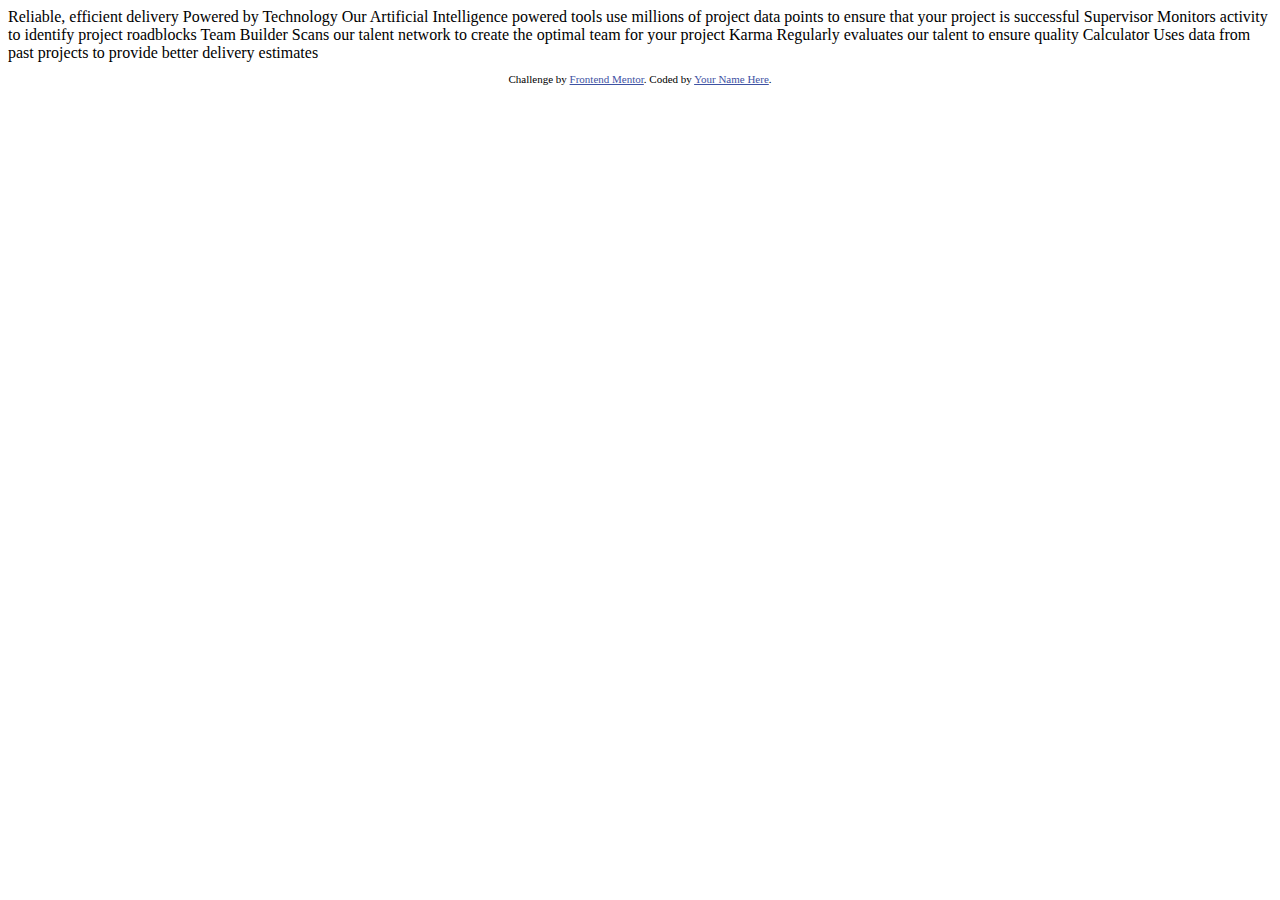
==== index.html @ c20e76f2 "First Commit" ====
<!DOCTYPE html>
<html lang="en">
<head>
  <meta charset="UTF-8">
  <meta name="viewport" content="width=device-width, initial-scale=1.0"> <!-- displays site properly based on user's device -->

  <link rel="icon" type="image/png" sizes="32x32" href="./images/favicon-32x32.png">
  
  <title>Frontend Mentor | Four card feature section</title>

  <!-- Feel free to remove these styles or customise in your own stylesheet 👍 -->
  <style>
    .attribution { font-size: 11px; text-align: center; }
    .attribution a { color: hsl(228, 45%, 44%); }
  </style>
</head>
<body>
  
  Reliable, efficient delivery
  Powered by Technology

  Our Artificial Intelligence powered tools use millions of project data points 
  to ensure that your project is successful

  Supervisor
  Monitors activity to identify project roadblocks

  Team Builder
  Scans our talent network to create the optimal team for your project

  Karma
  Regularly evaluates our talent to ensure quality

  Calculator
  Uses data from past projects to provide better delivery estimates

  
  <footer>
    <p class="attribution">
      Challenge by <a href="https://www.frontendmentor.io?ref=challenge" target="_blank">Frontend Mentor</a>. 
      Coded by <a href="#">Your Name Here</a>.
    </p>
  </footer>
</body>
</html>
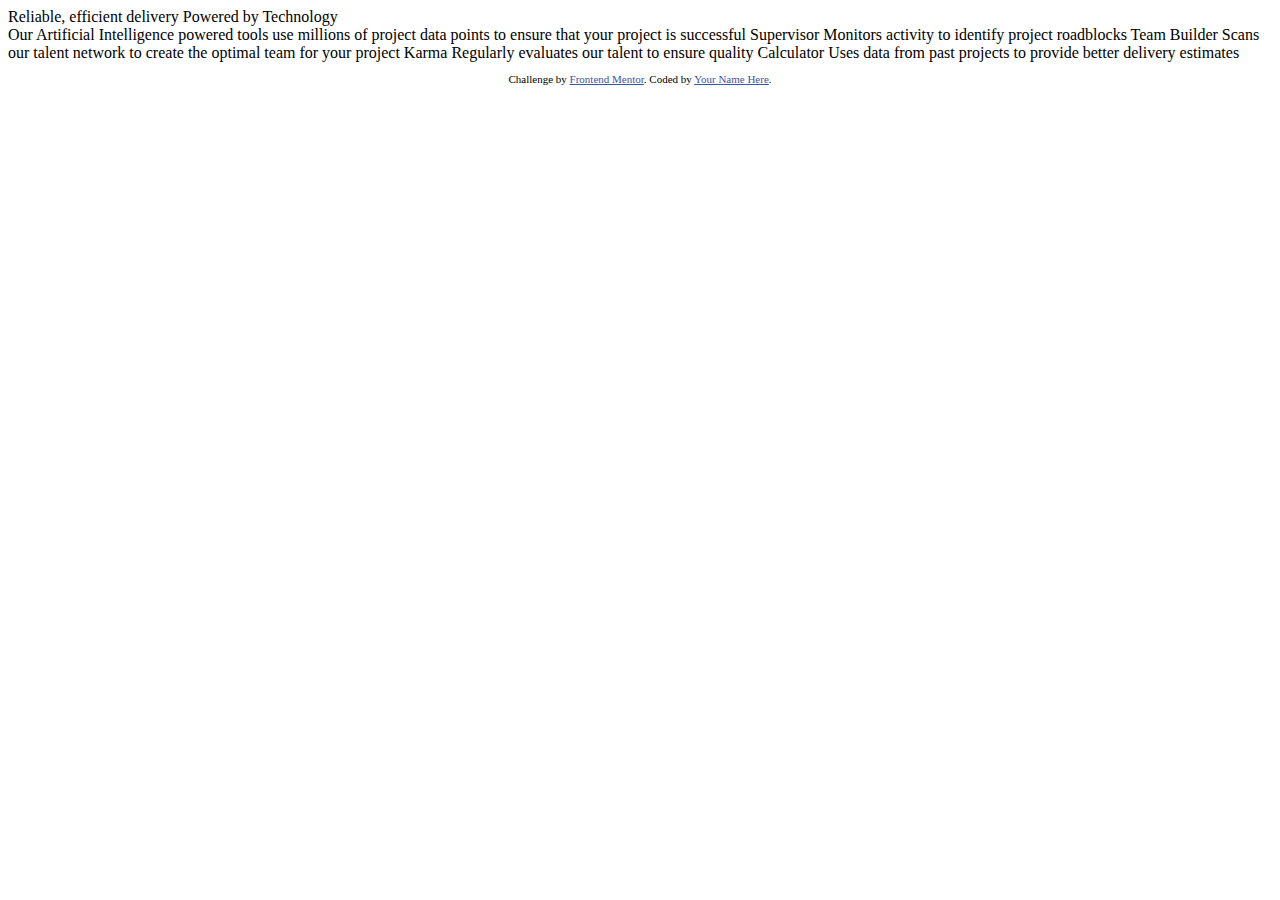
==== commit 03673cfb: "setting up html and css" ====
--- a/index.html
+++ b/index.html
@@ -5,7 +5,7 @@
   <meta name="viewport" content="width=device-width, initial-scale=1.0"> <!-- displays site properly based on user's device -->
 
   <link rel="icon" type="image/png" sizes="32x32" href="./images/favicon-32x32.png">
-  
+  <link rel="stylesheet" href="style.css">
   <title>Frontend Mentor | Four card feature section</title>
 
   <!-- Feel free to remove these styles or customise in your own stylesheet 👍 -->
@@ -16,8 +16,12 @@
 </head>
 <body>
   
-  Reliable, efficient delivery
-  Powered by Technology
+  <header>
+    <div class="wrapper--narrow">
+      Reliable, efficient delivery
+      <span>Powered by Technology</span>
+    </div>
+  </header>
 
   Our Artificial Intelligence powered tools use millions of project data points 
   to ensure that your project is successful
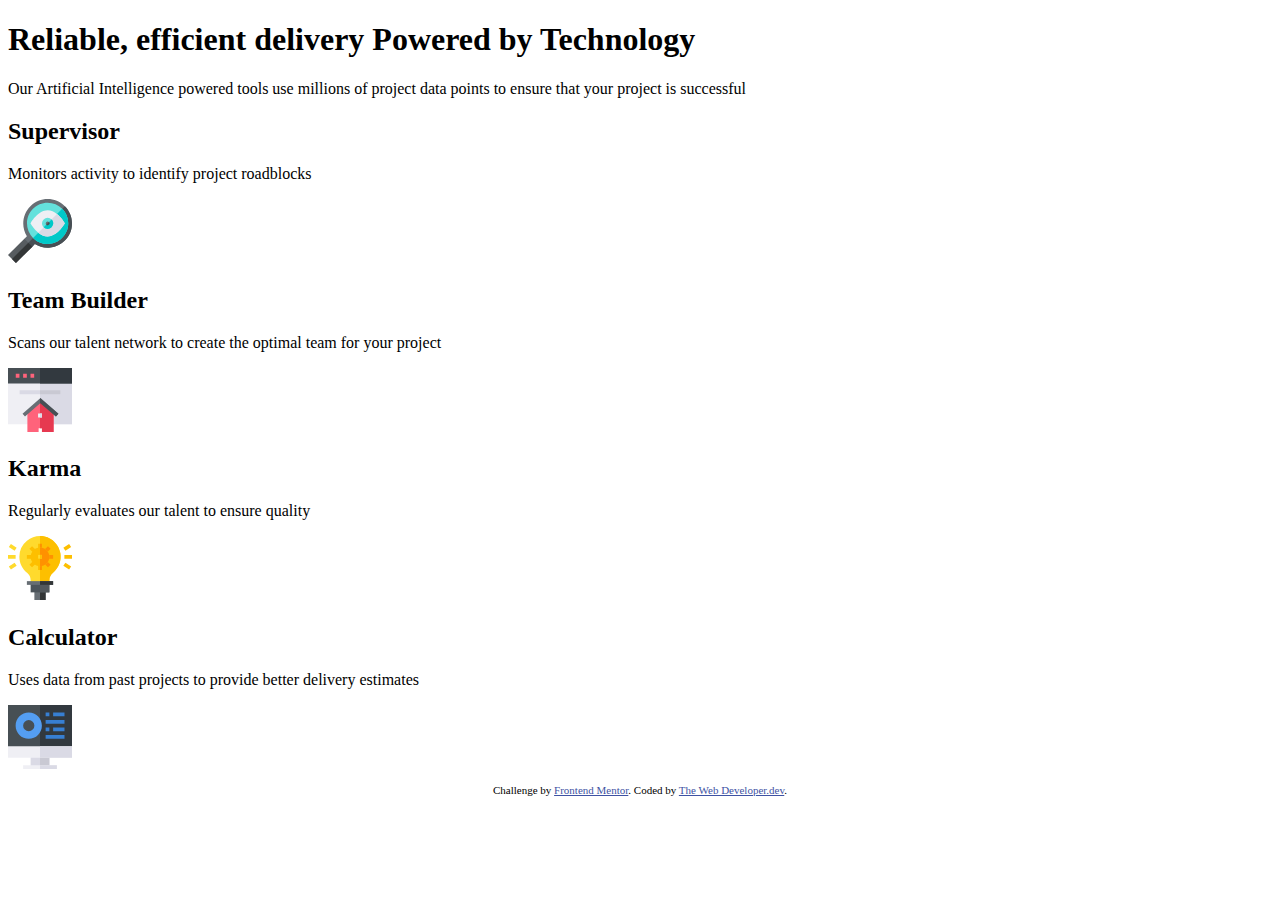
==== commit f18347a3: "HTML complete" ====
--- a/index.html
+++ b/index.html
@@ -17,32 +17,52 @@
 <body>
   
   <header>
-    <div class="wrapper--narrow">
-      Reliable, efficient delivery
-      <span>Powered by Technology</span>
+    <div class="wrapper wrapper--narrow">
+      <h1>Reliable, efficient delivery
+        <span>Powered by Technology</span></h1>
+        <p>
+          Our Artificial Intelligence powered tools use millions of project data points
+          to ensure that your project is successful
+        </p>
     </div>
   </header>
 
-  Our Artificial Intelligence powered tools use millions of project data points 
-  to ensure that your project is successful
-
-  Supervisor
-  Monitors activity to identify project roadblocks
-
-  Team Builder
-  Scans our talent network to create the optimal team for your project
-
-  Karma
-  Regularly evaluates our talent to ensure quality
-
-  Calculator
-  Uses data from past projects to provide better delivery estimates
-
-  
-  <footer>
+  <main>
+    <div class="wrapper">
+      <div class="layout-flex">
+        <div class="col">
+          <div class="card">
+            <h2>Supervisor</h2>
+            <p>Monitors activity to identify project roadblocks</p>
+            <img src="images\icon-supervisor.svg" alt="">
+          </div>
+        </div>
+        <div class="col">
+          <div class="card">
+            <h2>Team Builder</h2>
+            <p>Scans our talent network to create the optimal team for your project</p>
+            <img src="images\icon-team-builder.svg" alt="">
+          </div>
+          <div class="card">
+            <h2>Karma</h2>
+            <p>Regularly evaluates our talent to ensure quality</p>
+            <img src="images\icon-karma.svg" alt="">
+          </div>
+        </div>
+        <div class="col">
+          <div class="card">
+            <h2>Calculator</h2>
+            <p>Uses data from past projects to provide better delivery estimates</p>
+            <img src="images\icon-calculator.svg" alt="">
+          </div>
+        </div>
+      </div>
+    </div>
+  </main>
+<footer>
     <p class="attribution">
       Challenge by <a href="https://www.frontendmentor.io?ref=challenge" target="_blank">Frontend Mentor</a>. 
-      Coded by <a href="#">Your Name Here</a>.
+      Coded by <a href="https://thewebdeveloper.dev">The Web Developer.dev</a>.
     </p>
   </footer>
 </body>
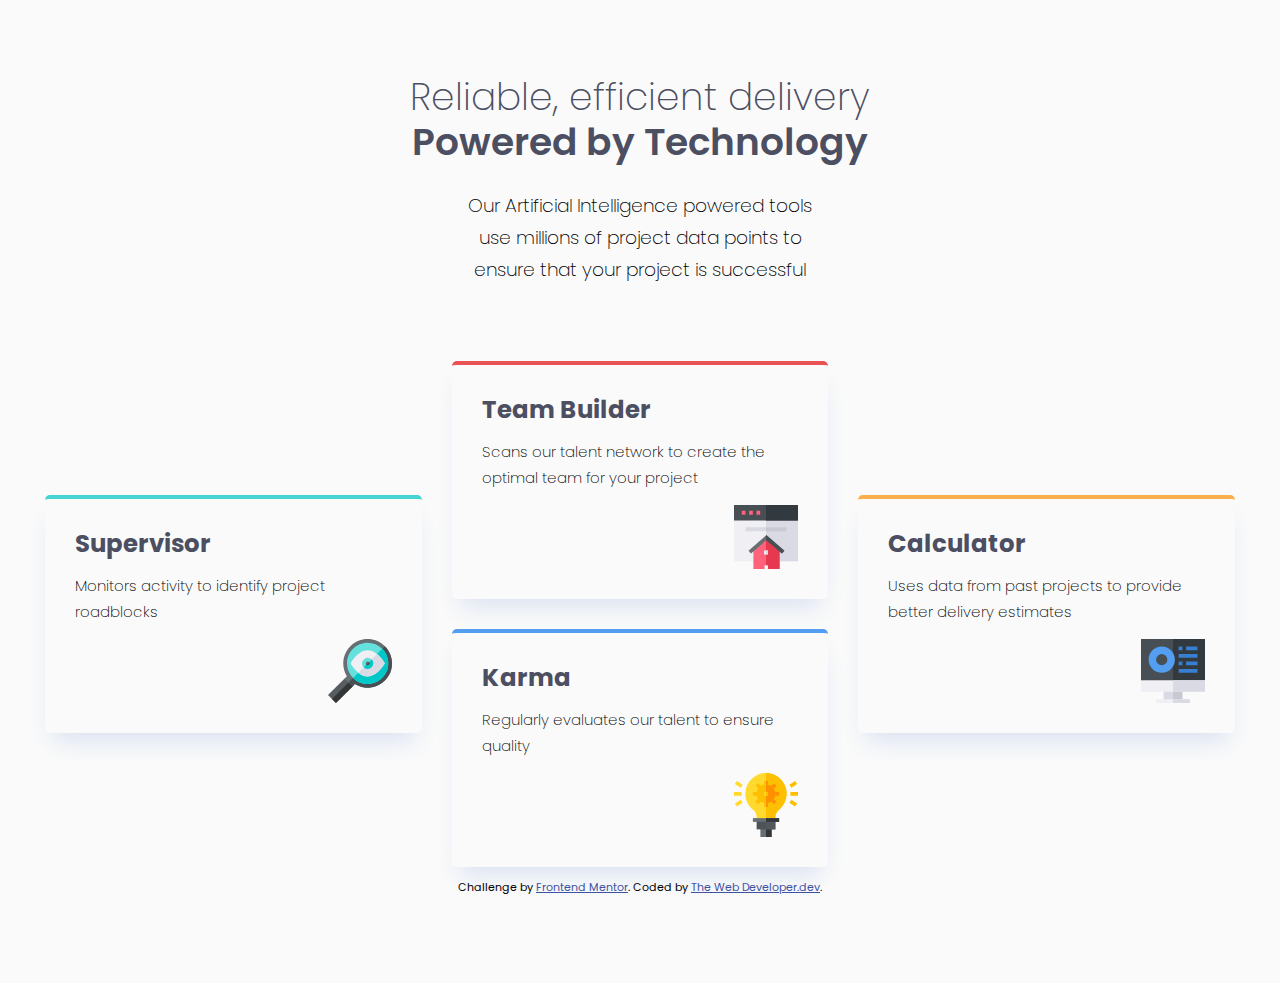
==== commit 512e265e: "My Try" ====
--- a/index.html
+++ b/index.html
@@ -5,7 +5,13 @@
   <meta name="viewport" content="width=device-width, initial-scale=1.0"> <!-- displays site properly based on user's device -->
 
   <link rel="icon" type="image/png" sizes="32x32" href="./images/favicon-32x32.png">
+<!-- Fonts -->
+    <link rel="preconnect" href="https://fonts.googleapis.com">
+    <link rel="preconnect" href="https://fonts.gstatic.com" crossorigin>
+    <link href="https://fonts.googleapis.com/css2?family=Poppins:wght@200;400;600&display=swap" rel="stylesheet">
+
   <link rel="stylesheet" href="style.css">
+
   <title>Frontend Mentor | Four card feature section</title>
 
   <!-- Feel free to remove these styles or customise in your own stylesheet 👍 -->
@@ -32,28 +38,28 @@
       <div class="layout-flex">
         <div class="col">
           <div class="card">
-            <h2>Supervisor</h2>
+            <h2 class='card__title'>Supervisor</h2>
             <p>Monitors activity to identify project roadblocks</p>
-            <img src="images\icon-supervisor.svg" alt="">
+            <img class='card__img' src="images\icon-supervisor.svg" alt="">
           </div>
         </div>
         <div class="col">
           <div class="card">
-            <h2>Team Builder</h2>
+            <h2 class='card__title'>Team Builder</h2>
             <p>Scans our talent network to create the optimal team for your project</p>
-            <img src="images\icon-team-builder.svg" alt="">
+            <img class='card__img' src="images\icon-team-builder.svg" alt="">
           </div>
           <div class="card">
-            <h2>Karma</h2>
+            <h2 class='card__title'>Karma</h2>
             <p>Regularly evaluates our talent to ensure quality</p>
-            <img src="images\icon-karma.svg" alt="">
+            <img class='card__img' src="images\icon-karma.svg" alt="">
           </div>
         </div>
         <div class="col">
           <div class="card">
-            <h2>Calculator</h2>
+            <h2 class='card__title'>Calculator</h2>
             <p>Uses data from past projects to provide better delivery estimates</p>
-            <img src="images\icon-calculator.svg" alt="">
+            <img class='card__img' src="images\icon-calculator.svg" alt="">
           </div>
         </div>
       </div>
--- a/style.css
+++ b/style.css
@@ -0,0 +1,154 @@
+:root {
+  --ff-primary: 'Poppins', sans-serif;
+
+  --fw-light: 200;
+  --fw-normal: 400;
+  --fw-bold: 600;
+
+  --fs-400: 0.9375rem;
+  --fs-500: 1.25rem;
+  --fs-600: 1.625rem;
+  --fs-900: 2.5rem;
+
+  /* Colors */
+
+/* ### Primary */
+
+--Red: hsl(0, 78%, 62%);
+--Cyan: hsl(180, 62%, 55%);
+--Orange: hsl(34, 97%, 64%);
+--Blue: hsl(212, 86%, 64%);
+
+/* ### Neutral */
+
+--VeryDarkBlue: hsl(234, 12%, 34%);
+--GrayishBlue: hsl(229, 6%, 66%);
+--VeryLightGray: #fafafa;
+}
+
+*,
+*::before,
+*::after {
+  box-sizing: border-box;
+}
+
+
+img {
+  max-width: 100%;
+  display: block;
+}
+
+html {
+  font-size: var(--fs-400);
+  font-family: var(--ff-primary);
+  font-weight: var(--fw-normal);
+  line-height: 1.7;
+}
+
+body {
+  margin: 0;
+  padding-inline: 1rem;
+  padding-block-end: 5rem;
+  background-color: var(--VeryLightGray);
+}
+
+h1,
+h2,
+h3 {
+  line-height: 1.2;
+  color: var(--VeryDarkBlue);
+}
+
+h1 {
+  font-weight: var(--fw-light);
+  font-size: var(--fs-900);
+}
+
+h1 span {
+  font-weight: var(--fw-bold);
+}
+
+header {
+  text-align: center;
+  margin-block: 5rem;
+}
+
+header p {
+  font-size: var(--fs-500);
+  font-weight: var(--fw-light);
+  text-wrap: balance;
+}
+
+.wrapper {
+  padding-inline: 2rem;
+  max-width: 1280px;
+  margin-inline: auto;
+}
+
+.wrapper--narrow {
+  max-width: 548px;
+}
+
+.layout-flex  {
+  --gap: 2rem;
+  display: flex;
+  gap: var(--gap)
+}
+
+.layout-flex > * {
+  flex: 1;
+}
+
+.card {
+  padding: 2rem;
+  --br: 0.325rem;
+  border-top: var(--br) solid;
+  box-shadow: 0 1rem 1.5rem -0.5rem hsl(219, 45%, 90%);
+  border-radius: var(--br);
+}
+
+.card__title {
+  font-size: var(--fs-600);
+  margin: 0;
+}
+
+.card__img {
+  margin-top: 1rem;
+  margin-left: auto;
+}
+
+.card p {
+  font-weight: var(--fw-light);
+}
+
+.card span {
+  visibility: hidden;
+}
+
+.col {
+  display: grid;
+  align-content: center;
+  gap: var(--gap);
+}
+
+/* Setup border color on top of each card */
+.col:nth-child(1) > .card:nth-child(1) {
+  border-color: var(--Cyan);
+}
+.col:nth-child(2) > .card {
+  border-color: var(--Red);
+}
+.col:nth-child(3) > .card {
+  border-color: var(--Orange);
+}
+.col:nth-child(2) > .card:nth-child(2) {
+  border-color: var(--Blue);
+}
+
+@media (max-width: 950px) {
+  .layout-flex {
+    display: grid;
+    max-width: 500px;
+    margin-inline: auto;
+  }
+}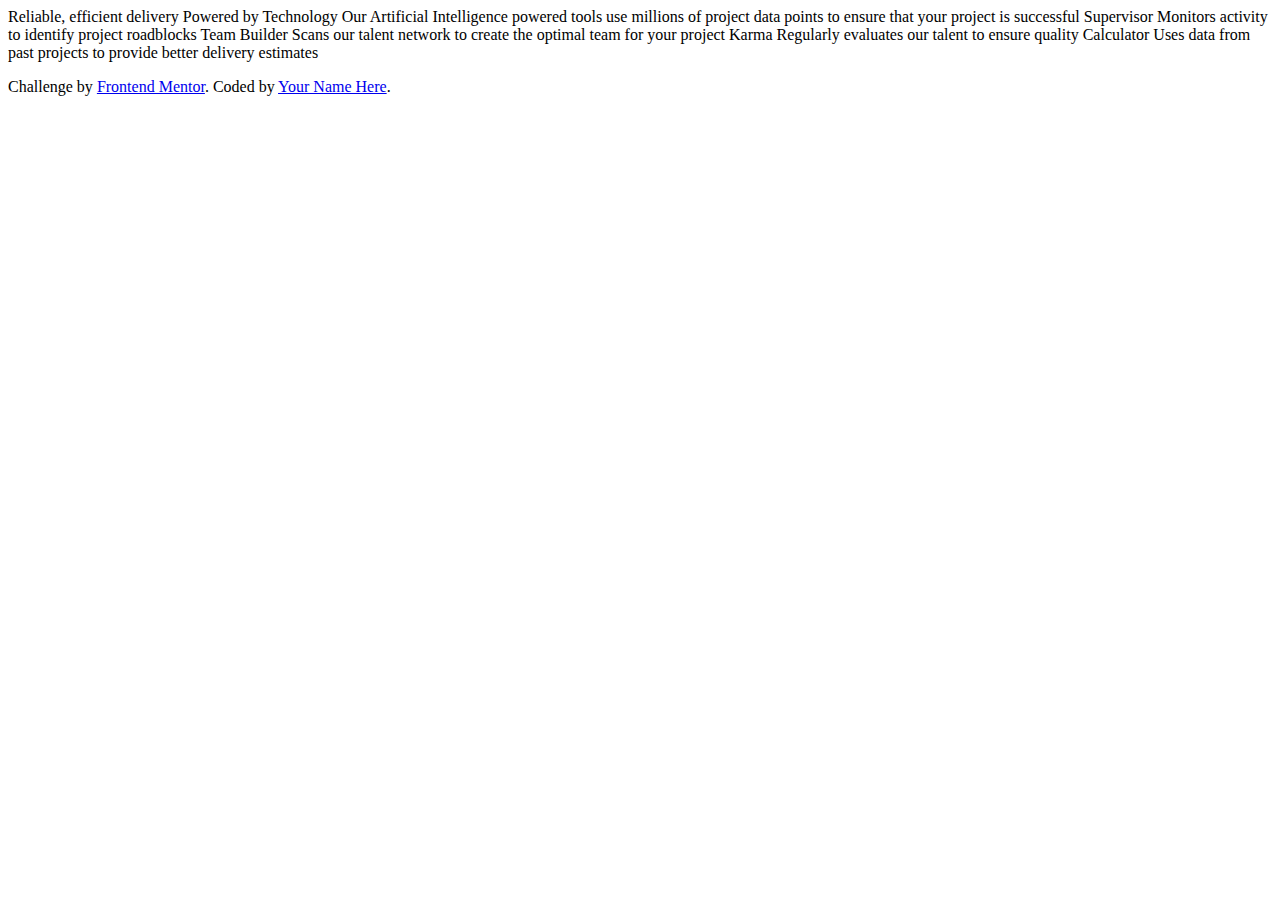
==== commit 2822010b: "update" ====
--- a/index.html
+++ b/index.html
@@ -1,74 +1,42 @@
 <!DOCTYPE html>
 <html lang="en">
+
 <head>
   <meta charset="UTF-8">
-  <meta name="viewport" content="width=device-width, initial-scale=1.0"> <!-- displays site properly based on user's device -->
+  <meta name="viewport" content="width=device-width, initial-scale=1.0">
+  <!-- displays site properly based on user's device -->
 
   <link rel="icon" type="image/png" sizes="32x32" href="./images/favicon-32x32.png">
-<!-- Fonts -->
-    <link rel="preconnect" href="https://fonts.googleapis.com">
-    <link rel="preconnect" href="https://fonts.gstatic.com" crossorigin>
-    <link href="https://fonts.googleapis.com/css2?family=Poppins:wght@200;400;600&display=swap" rel="stylesheet">
-
-  <link rel="stylesheet" href="style.css">
-
+  
   <title>Frontend Mentor | Four card feature section</title>
 
-  <!-- Feel free to remove these styles or customise in your own stylesheet 👍 -->
-  <style>
-    .attribution { font-size: 11px; text-align: center; }
-    .attribution a { color: hsl(228, 45%, 44%); }
-  </style>
 </head>
+
 <body>
-  
-  <header>
-    <div class="wrapper wrapper--narrow">
-      <h1>Reliable, efficient delivery
-        <span>Powered by Technology</span></h1>
-        <p>
-          Our Artificial Intelligence powered tools use millions of project data points
-          to ensure that your project is successful
-        </p>
-    </div>
-  </header>
 
-  <main>
-    <div class="wrapper">
-      <div class="layout-flex">
-        <div class="col">
-          <div class="card">
-            <h2 class='card__title'>Supervisor</h2>
-            <p>Monitors activity to identify project roadblocks</p>
-            <img class='card__img' src="images\icon-supervisor.svg" alt="">
-          </div>
-        </div>
-        <div class="col">
-          <div class="card">
-            <h2 class='card__title'>Team Builder</h2>
-            <p>Scans our talent network to create the optimal team for your project</p>
-            <img class='card__img' src="images\icon-team-builder.svg" alt="">
-          </div>
-          <div class="card">
-            <h2 class='card__title'>Karma</h2>
-            <p>Regularly evaluates our talent to ensure quality</p>
-            <img class='card__img' src="images\icon-karma.svg" alt="">
-          </div>
-        </div>
-        <div class="col">
-          <div class="card">
-            <h2 class='card__title'>Calculator</h2>
-            <p>Uses data from past projects to provide better delivery estimates</p>
-            <img class='card__img' src="images\icon-calculator.svg" alt="">
-          </div>
-        </div>
-      </div>
-    </div>
-  </main>
-<footer>
+  Reliable, efficient delivery
+  Powered by Technology
+
+  Our Artificial Intelligence powered tools use millions of project data points
+  to ensure that your project is successful
+
+  Supervisor
+  Monitors activity to identify project roadblocks
+
+  Team Builder
+  Scans our talent network to create the optimal team for your project
+
+  Karma
+  Regularly evaluates our talent to ensure quality
+
+  Calculator
+  Uses data from past projects to provide better delivery estimates
+
+
+  <footer>
     <p class="attribution">
-      Challenge by <a href="https://www.frontendmentor.io?ref=challenge" target="_blank">Frontend Mentor</a>. 
-      Coded by <a href="https://thewebdeveloper.dev">The Web Developer.dev</a>.
+      Challenge by <a href="https://www.frontendmentor.io?ref=challenge" target="_blank">Frontend Mentor</a>.
+      Coded by <a href="#">Your Name Here</a>.
     </p>
   </footer>
 </body>
